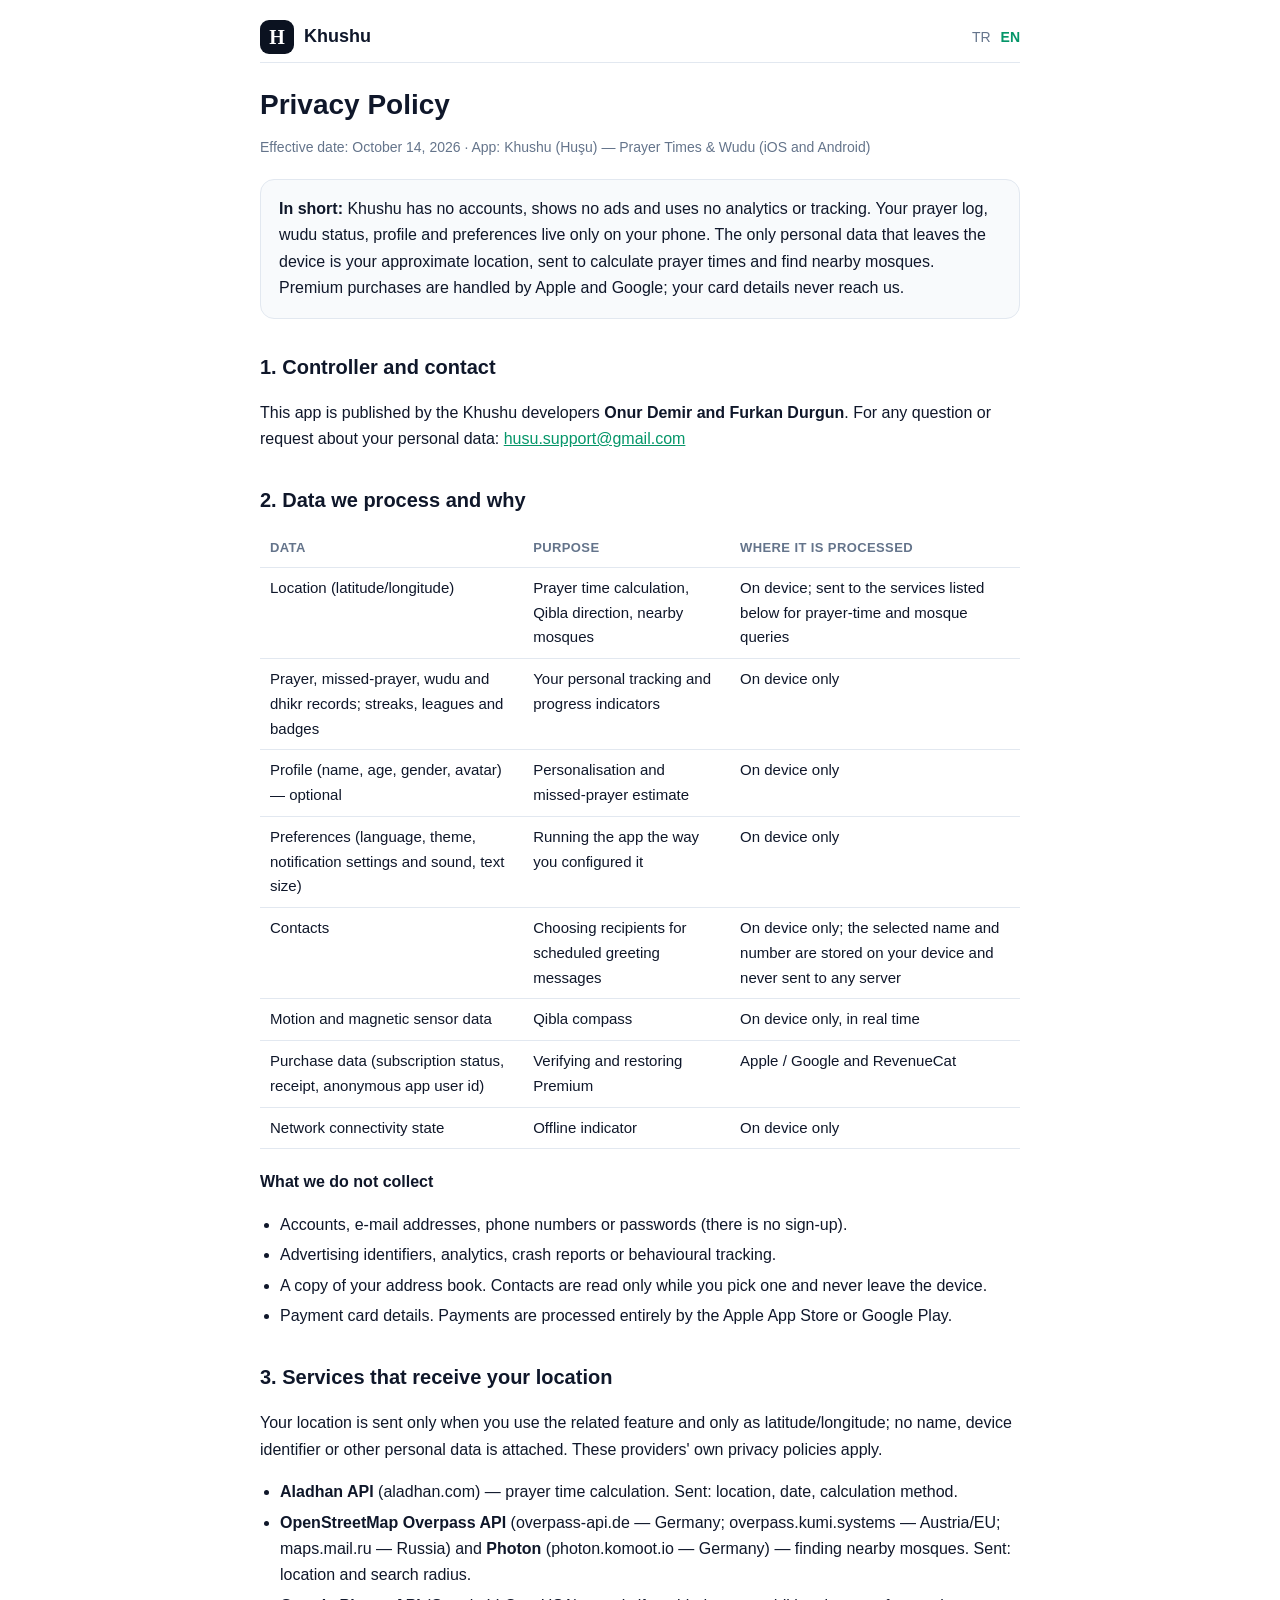
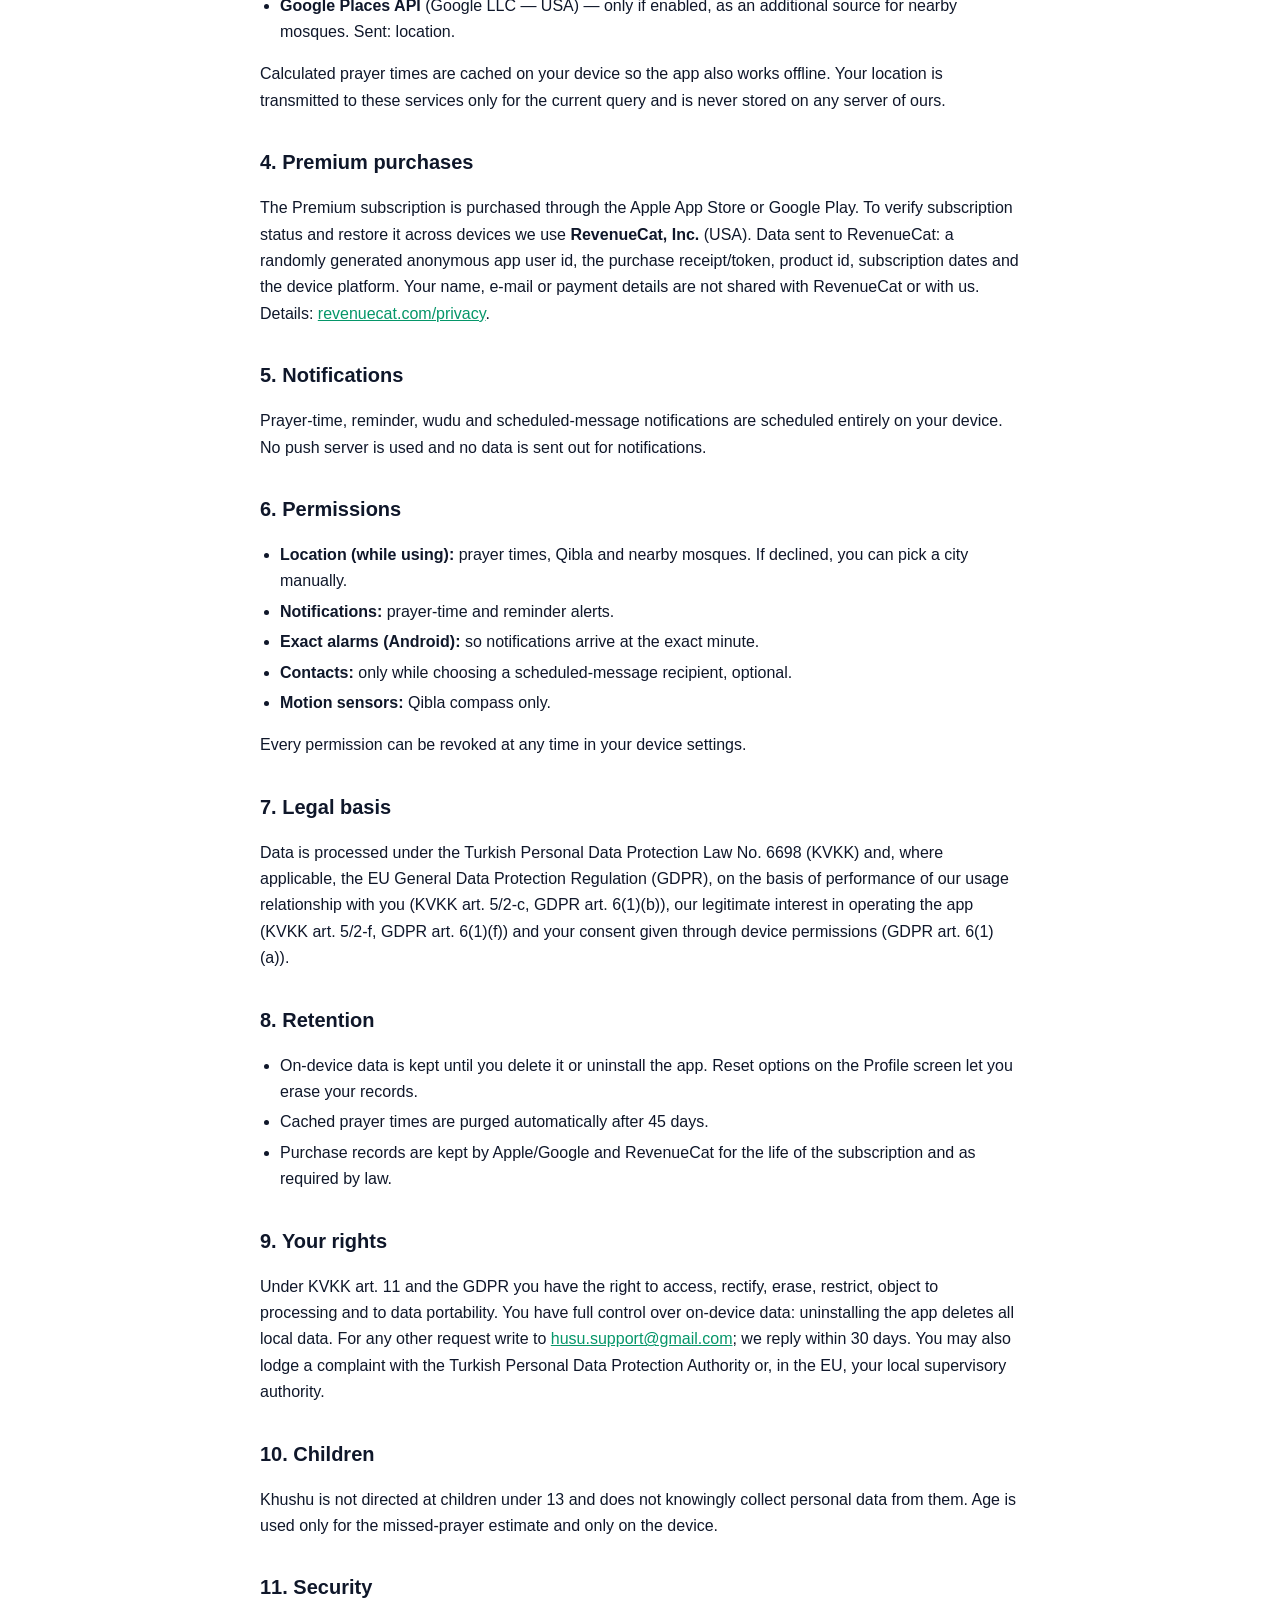
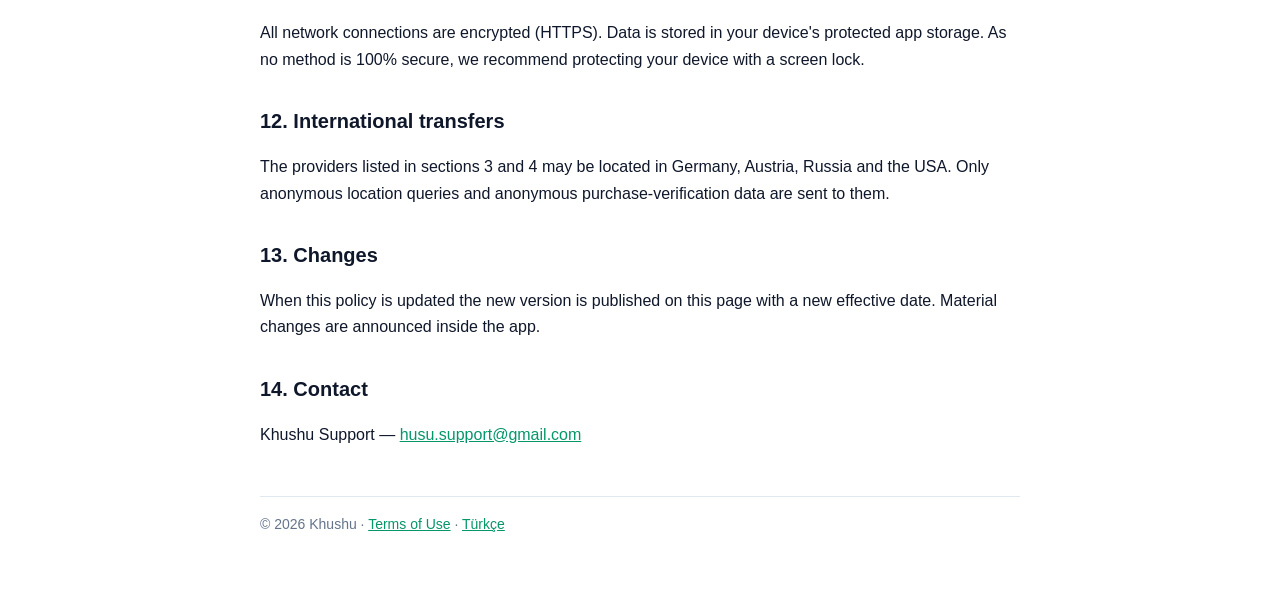
==== privacy-en.html @ 12da0893 "Add files via upload" ====
<!doctype html>
<html lang="en">
<head>
<meta charset="utf-8">
<meta name="viewport" content="width=device-width, initial-scale=1">
<title>Khushu — Privacy Policy</title>
<link rel="stylesheet" href="style.css">
</head>
<body>
<main>
  <header class="top">
    <a class="brand" href="./"><span class="mark">H</span> Khushu</a>
    <nav class="lang"><a href="privacy.html">TR</a><a class="on" href="privacy-en.html">EN</a></nav>
  </header>

  <h1>Privacy Policy</h1>
  <p class="meta">Effective date: October 14, 2026 · App: Khushu (Huşu) — Prayer Times &amp; Wudu (iOS and Android)</p>

  <div class="box">
    <strong>In short:</strong> Khushu has no accounts, shows no ads and uses no analytics or tracking. Your prayer log, wudu status, profile and preferences live only on your phone. The only personal data that leaves the device is your approximate location, sent to calculate prayer times and find nearby mosques. Premium purchases are handled by Apple and Google; your card details never reach us.
  </div>

  <h2>1. Controller and contact</h2>
  <p>This app is published by the Khushu developers <strong>Onur Demir and Furkan Durgun</strong>. For any question or request about your personal data: <a href="mailto:husu.support@gmail.com">husu.support@gmail.com</a></p>

  <h2>2. Data we process and why</h2>
  <table>
    <thead><tr><th>Data</th><th>Purpose</th><th>Where it is processed</th></tr></thead>
    <tbody>
      <tr><td>Location (latitude/longitude)</td><td>Prayer time calculation, Qibla direction, nearby mosques</td><td>On device; sent to the services listed below for prayer-time and mosque queries</td></tr>
      <tr><td>Prayer, missed-prayer, wudu and dhikr records; streaks, leagues and badges</td><td>Your personal tracking and progress indicators</td><td>On device only</td></tr>
      <tr><td>Profile (name, age, gender, avatar) — optional</td><td>Personalisation and missed-prayer estimate</td><td>On device only</td></tr>
      <tr><td>Preferences (language, theme, notification settings and sound, text size)</td><td>Running the app the way you configured it</td><td>On device only</td></tr>
      <tr><td>Contacts</td><td>Choosing recipients for scheduled greeting messages</td><td>On device only; the selected name and number are stored on your device and never sent to any server</td></tr>
      <tr><td>Motion and magnetic sensor data</td><td>Qibla compass</td><td>On device only, in real time</td></tr>
      <tr><td>Purchase data (subscription status, receipt, anonymous app user id)</td><td>Verifying and restoring Premium</td><td>Apple / Google and RevenueCat</td></tr>
      <tr><td>Network connectivity state</td><td>Offline indicator</td><td>On device only</td></tr>
    </tbody>
  </table>

  <h3>What we do not collect</h3>
  <ul>
    <li>Accounts, e-mail addresses, phone numbers or passwords (there is no sign-up).</li>
    <li>Advertising identifiers, analytics, crash reports or behavioural tracking.</li>
    <li>A copy of your address book. Contacts are read only while you pick one and never leave the device.</li>
    <li>Payment card details. Payments are processed entirely by the Apple App Store or Google Play.</li>
  </ul>

  <h2>3. Services that receive your location</h2>
  <p>Your location is sent only when you use the related feature and only as latitude/longitude; no name, device identifier or other personal data is attached. These providers' own privacy policies apply.</p>
  <ul>
    <li><strong>Aladhan API</strong> (aladhan.com) — prayer time calculation. Sent: location, date, calculation method.</li>
    <li><strong>OpenStreetMap Overpass API</strong> (overpass-api.de — Germany; overpass.kumi.systems — Austria/EU; maps.mail.ru — Russia) and <strong>Photon</strong> (photon.komoot.io — Germany) — finding nearby mosques. Sent: location and search radius.</li>
    <li><strong>Google Places API</strong> (Google LLC — USA) — only if enabled, as an additional source for nearby mosques. Sent: location.</li>
  </ul>
  <p>Calculated prayer times are cached on your device so the app also works offline. Your location is transmitted to these services only for the current query and is never stored on any server of ours.</p>

  <h2>4. Premium purchases</h2>
  <p>The Premium subscription is purchased through the Apple App Store or Google Play. To verify subscription status and restore it across devices we use <strong>RevenueCat, Inc.</strong> (USA). Data sent to RevenueCat: a randomly generated anonymous app user id, the purchase receipt/token, product id, subscription dates and the device platform. Your name, e-mail or payment details are not shared with RevenueCat or with us. Details: <a href="https://www.revenuecat.com/privacy" target="_blank" rel="noopener">revenuecat.com/privacy</a>.</p>

  <h2>5. Notifications</h2>
  <p>Prayer-time, reminder, wudu and scheduled-message notifications are scheduled entirely on your device. No push server is used and no data is sent out for notifications.</p>

  <h2>6. Permissions</h2>
  <ul>
    <li><strong>Location (while using):</strong> prayer times, Qibla and nearby mosques. If declined, you can pick a city manually.</li>
    <li><strong>Notifications:</strong> prayer-time and reminder alerts.</li>
    <li><strong>Exact alarms (Android):</strong> so notifications arrive at the exact minute.</li>
    <li><strong>Contacts:</strong> only while choosing a scheduled-message recipient, optional.</li>
    <li><strong>Motion sensors:</strong> Qibla compass only.</li>
  </ul>
  <p>Every permission can be revoked at any time in your device settings.</p>

  <h2>7. Legal basis</h2>
  <p>Data is processed under the Turkish Personal Data Protection Law No. 6698 (KVKK) and, where applicable, the EU General Data Protection Regulation (GDPR), on the basis of performance of our usage relationship with you (KVKK art. 5/2-c, GDPR art. 6(1)(b)), our legitimate interest in operating the app (KVKK art. 5/2-f, GDPR art. 6(1)(f)) and your consent given through device permissions (GDPR art. 6(1)(a)).</p>

  <h2>8. Retention</h2>
  <ul>
    <li>On-device data is kept until you delete it or uninstall the app. Reset options on the Profile screen let you erase your records.</li>
    <li>Cached prayer times are purged automatically after 45 days.</li>
    <li>Purchase records are kept by Apple/Google and RevenueCat for the life of the subscription and as required by law.</li>
  </ul>

  <h2>9. Your rights</h2>
  <p>Under KVKK art. 11 and the GDPR you have the right to access, rectify, erase, restrict, object to processing and to data portability. You have full control over on-device data: uninstalling the app deletes all local data. For any other request write to <a href="mailto:husu.support@gmail.com">husu.support@gmail.com</a>; we reply within 30 days. You may also lodge a complaint with the Turkish Personal Data Protection Authority or, in the EU, your local supervisory authority.</p>

  <h2>10. Children</h2>
  <p>Khushu is not directed at children under 13 and does not knowingly collect personal data from them. Age is used only for the missed-prayer estimate and only on the device.</p>

  <h2>11. Security</h2>
  <p>All network connections are encrypted (HTTPS). Data is stored in your device's protected app storage. As no method is 100% secure, we recommend protecting your device with a screen lock.</p>

  <h2>12. International transfers</h2>
  <p>The providers listed in sections 3 and 4 may be located in Germany, Austria, Russia and the USA. Only anonymous location queries and anonymous purchase-verification data are sent to them.</p>

  <h2>13. Changes</h2>
  <p>When this policy is updated the new version is published on this page with a new effective date. Material changes are announced inside the app.</p>

  <h2>14. Contact</h2>
  <p>Khushu Support — <a href="mailto:husu.support@gmail.com">husu.support@gmail.com</a></p>

  <footer>© 2026 Khushu · <a href="terms-en.html">Terms of Use</a> · <a href="privacy.html">Türkçe</a></footer>
</main>
</body>
</html>
---- style.css ----
:root {
  --bg: #ffffff;
  --card: #f8fafc;
  --text: #0f172a;
  --muted: #64748b;
  --border: #e2e8f0;
  --primary: #059669;
  --accent: #f59e0b;
}
@media (prefers-color-scheme: dark) {
  :root {
    --bg: #0b1220;
    --card: #111a2e;
    --text: #f8fafc;
    --muted: #8a94a6;
    --border: rgba(255, 255, 255, 0.1);
    --primary: #34d399;
    --accent: #fbbf24;
  }
}
* { box-sizing: border-box; }
html, body { margin: 0; padding: 0; }
body {
  background: var(--bg);
  color: var(--text);
  font: 16px/1.65 -apple-system, "Segoe UI", Roboto, "Helvetica Neue", Arial, sans-serif;
  padding: 0 16px 64px;
}
main { max-width: 760px; margin: 0 auto; }
header.top {
  display: flex; align-items: center; justify-content: space-between; gap: 12px;
  padding: 20px 0 8px; border-bottom: 1px solid var(--border); margin-bottom: 24px;
}
.brand { display: flex; align-items: center; gap: 10px; text-decoration: none; color: var(--text); font-weight: 700; font-size: 18px; }
.brand .mark {
  width: 34px; height: 34px; border-radius: 9px; background: #0b1220; color: #fff;
  display: inline-flex; align-items: center; justify-content: center; font: 700 20px/1 Georgia, "Times New Roman", serif;
}
.lang a { color: var(--muted); text-decoration: none; font-size: 14px; margin-left: 10px; }
.lang a.on { color: var(--primary); font-weight: 600; }
h1 { font-size: 28px; line-height: 1.25; margin: 0 0 6px; }
h2 { font-size: 20px; margin: 32px 0 8px; }
h3 { font-size: 16px; margin: 20px 0 6px; }
p, li { color: var(--text); }
.meta { color: var(--muted); font-size: 14px; margin-bottom: 20px; }
.box { background: var(--card); border: 1px solid var(--border); border-radius: 14px; padding: 16px 18px; margin: 16px 0; }
ul { padding-left: 20px; }
li { margin: 4px 0; }
table { width: 100%; border-collapse: collapse; margin: 12px 0; font-size: 15px; }
th, td { text-align: left; padding: 8px 10px; border-bottom: 1px solid var(--border); vertical-align: top; }
th { color: var(--muted); font-weight: 600; font-size: 13px; text-transform: uppercase; letter-spacing: .03em; }
a { color: var(--primary); }
footer { margin-top: 48px; padding-top: 16px; border-top: 1px solid var(--border); color: var(--muted); font-size: 14px; }
.cards { display: grid; grid-template-columns: 1fr 1fr; gap: 12px; }
.cards a { display: block; background: var(--card); border: 1px solid var(--border); border-radius: 14px; padding: 16px 18px; text-decoration: none; color: var(--text); }
.cards a strong { display: block; margin-bottom: 4px; }
.cards a span { color: var(--muted); font-size: 14px; }
@media (max-width: 520px) { .cards { grid-template-columns: 1fr; } h1 { font-size: 24px; } }
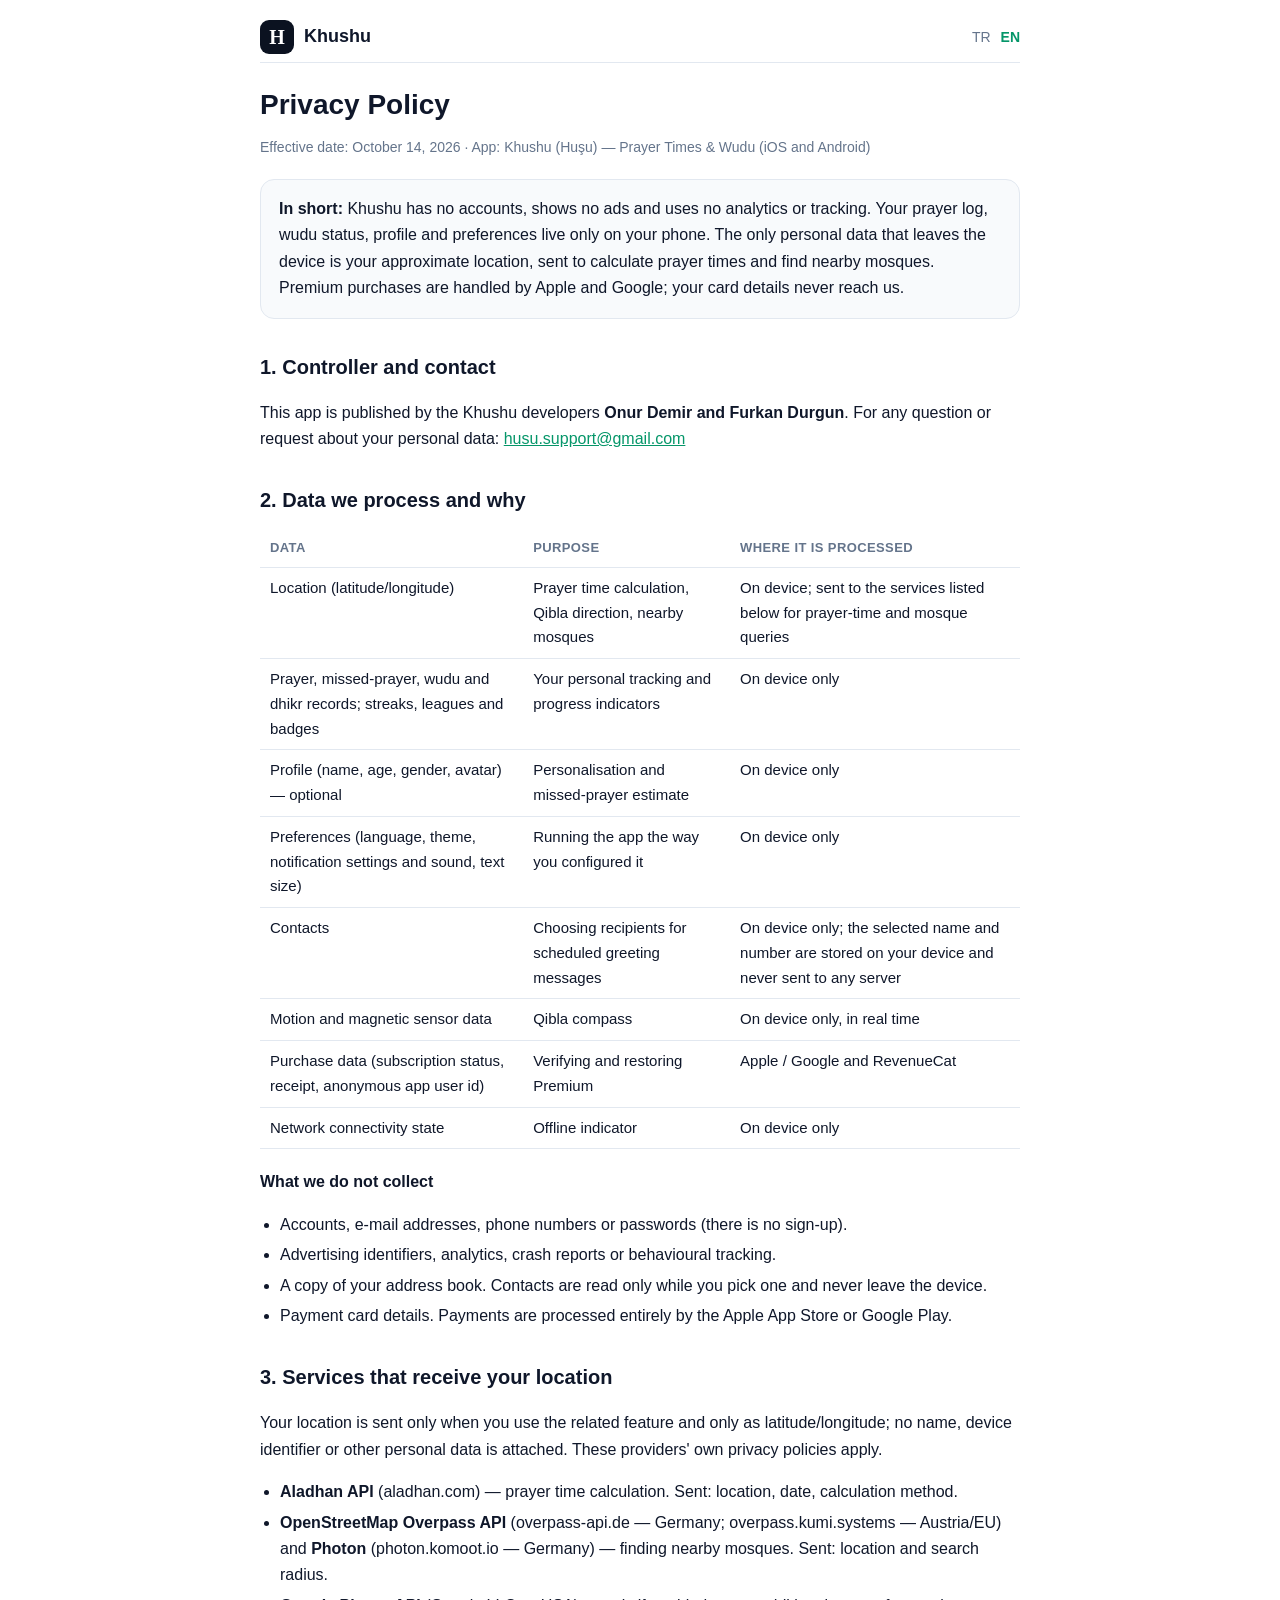
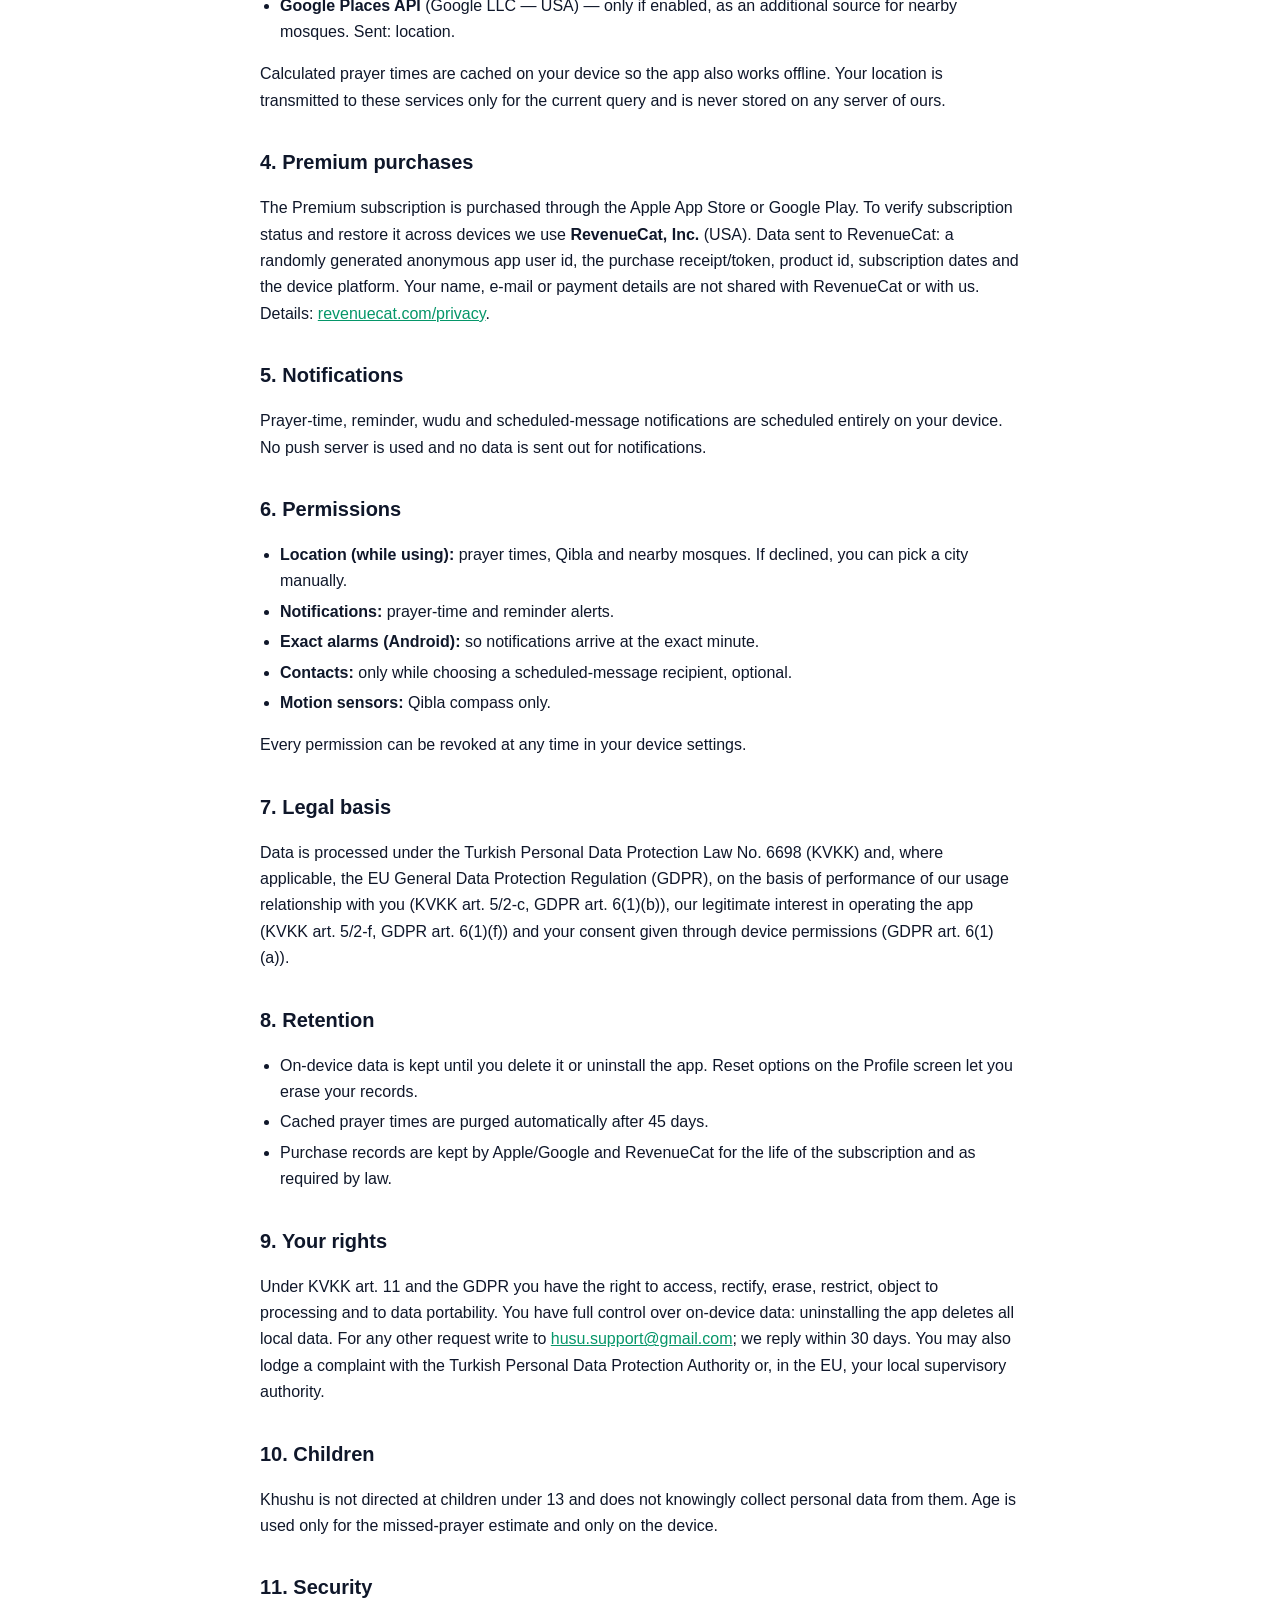
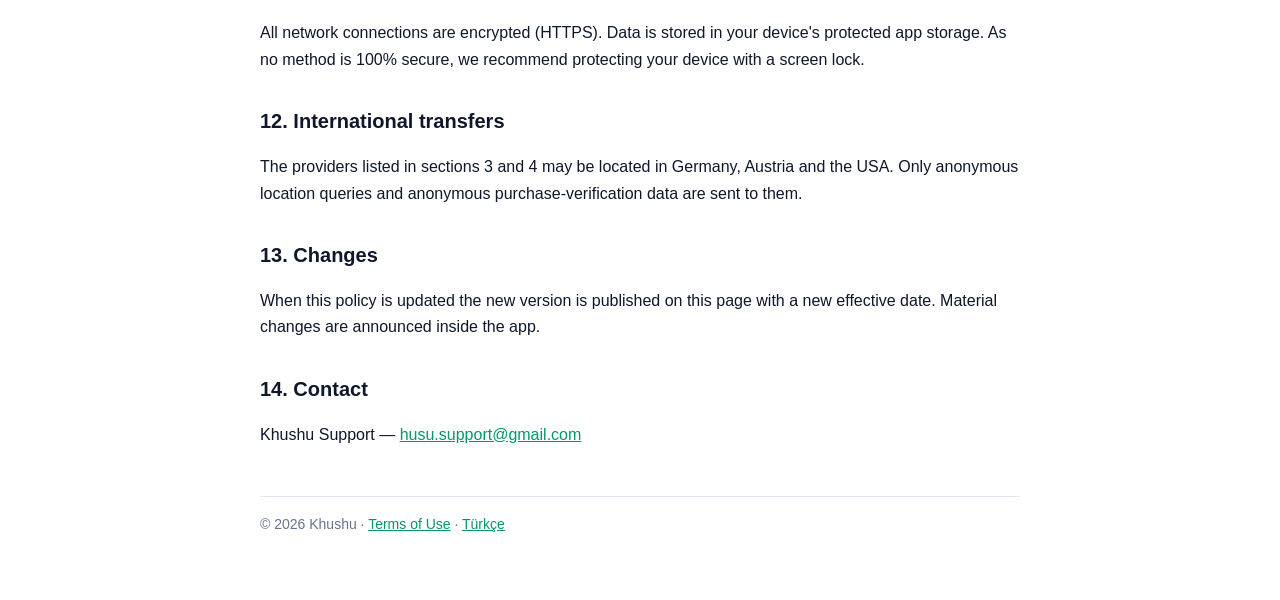
==== commit f0dd7879: "Add files via upload" ====
--- a/privacy-en.html
+++ b/privacy-en.html
@@ -50,7 +50,7 @@
   <p>Your location is sent only when you use the related feature and only as latitude/longitude; no name, device identifier or other personal data is attached. These providers' own privacy policies apply.</p>
   <ul>
     <li><strong>Aladhan API</strong> (aladhan.com) — prayer time calculation. Sent: location, date, calculation method.</li>
-    <li><strong>OpenStreetMap Overpass API</strong> (overpass-api.de — Germany; overpass.kumi.systems — Austria/EU; maps.mail.ru — Russia) and <strong>Photon</strong> (photon.komoot.io — Germany) — finding nearby mosques. Sent: location and search radius.</li>
+    <li><strong>OpenStreetMap Overpass API</strong> (overpass-api.de — Germany; overpass.kumi.systems — Austria/EU) and <strong>Photon</strong> (photon.komoot.io — Germany) — finding nearby mosques. Sent: location and search radius.</li>
     <li><strong>Google Places API</strong> (Google LLC — USA) — only if enabled, as an additional source for nearby mosques. Sent: location.</li>
   </ul>
   <p>Calculated prayer times are cached on your device so the app also works offline. Your location is transmitted to these services only for the current query and is never stored on any server of ours.</p>
@@ -91,7 +91,7 @@
   <p>All network connections are encrypted (HTTPS). Data is stored in your device's protected app storage. As no method is 100% secure, we recommend protecting your device with a screen lock.</p>
 
   <h2>12. International transfers</h2>
-  <p>The providers listed in sections 3 and 4 may be located in Germany, Austria, Russia and the USA. Only anonymous location queries and anonymous purchase-verification data are sent to them.</p>
+  <p>The providers listed in sections 3 and 4 may be located in Germany, Austria and the USA. Only anonymous location queries and anonymous purchase-verification data are sent to them.</p>
 
   <h2>13. Changes</h2>
   <p>When this policy is updated the new version is published on this page with a new effective date. Material changes are announced inside the app.</p>
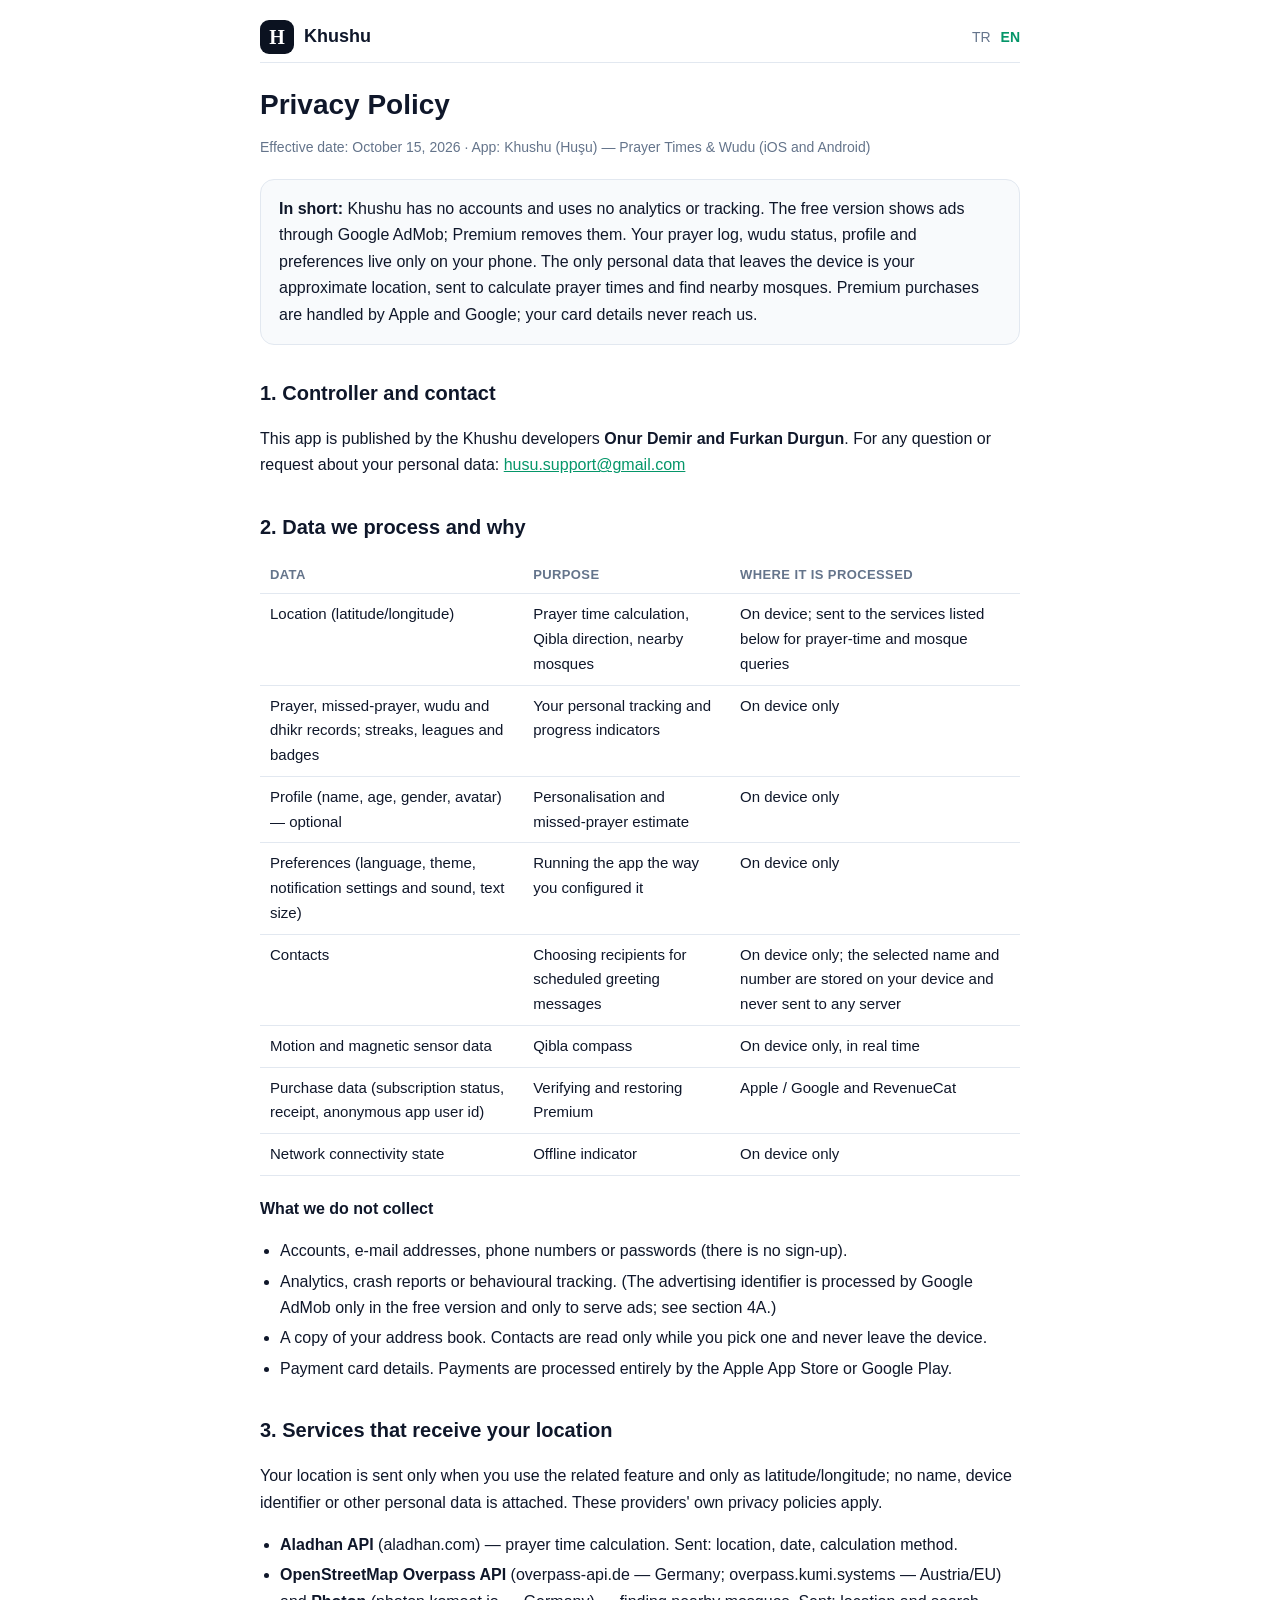
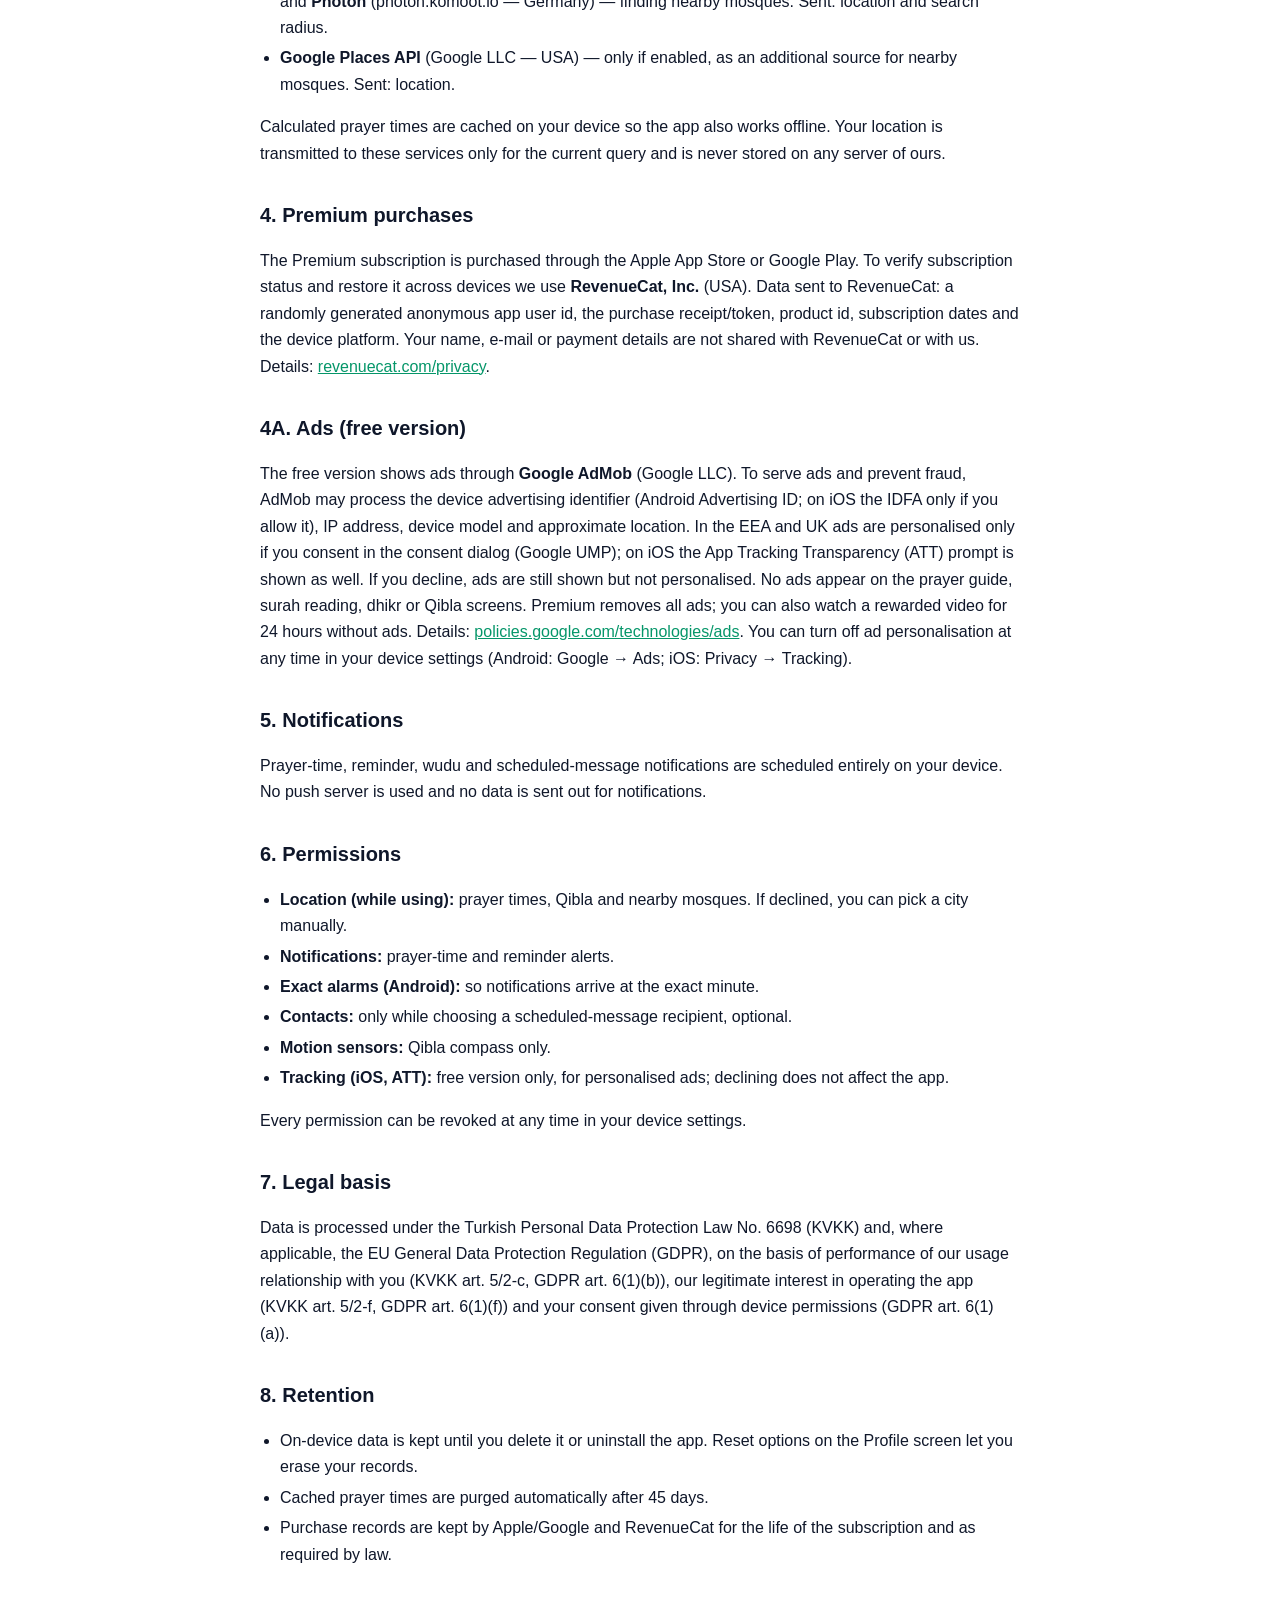
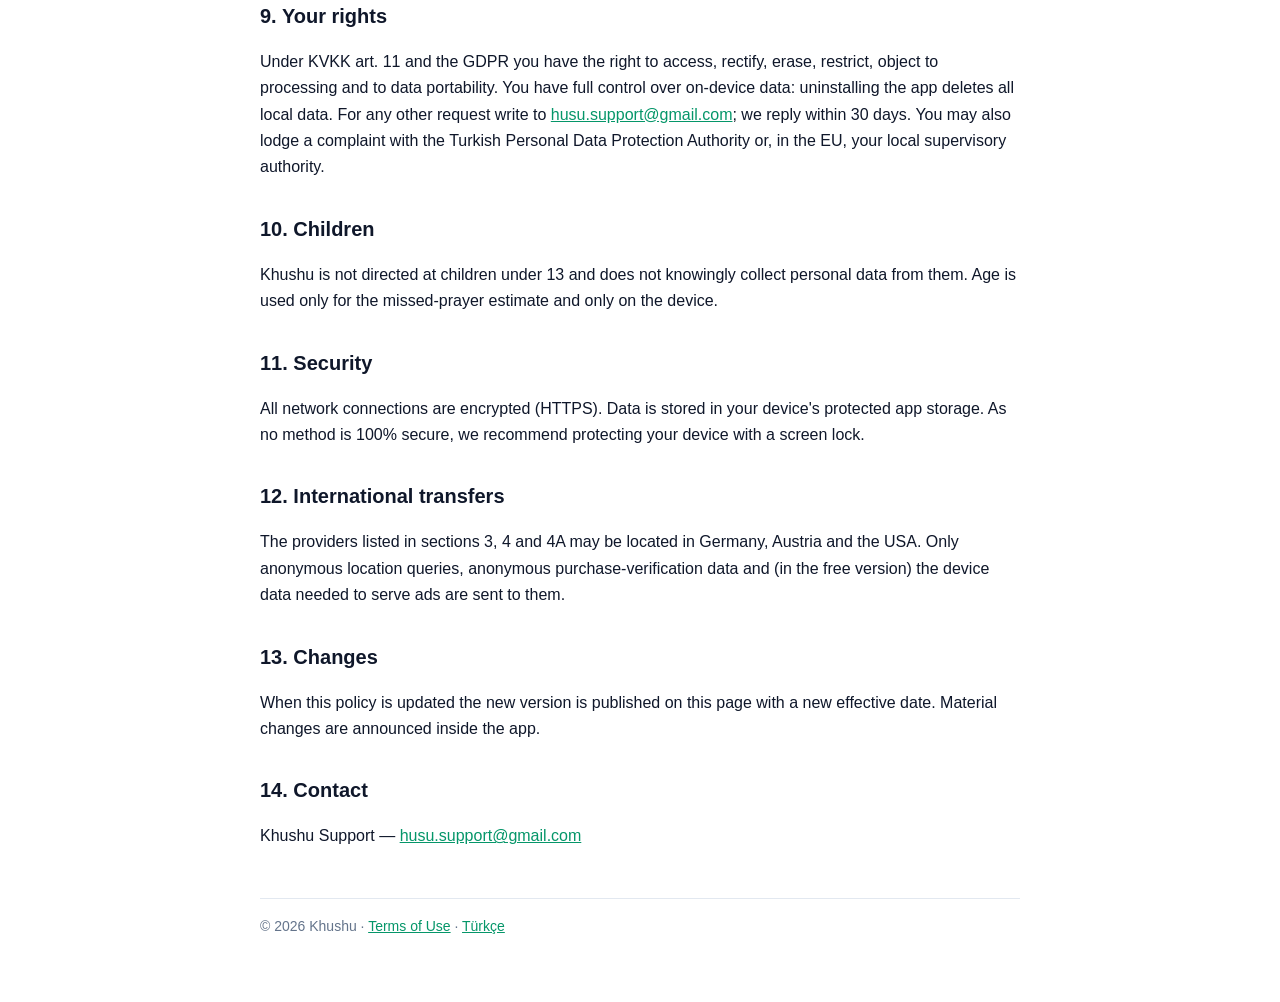
==== commit e8fcf245: "Add files via upload" ====
--- a/privacy-en.html
+++ b/privacy-en.html
@@ -14,10 +14,10 @@
   </header>
 
   <h1>Privacy Policy</h1>
-  <p class="meta">Effective date: October 14, 2026 · App: Khushu (Huşu) — Prayer Times &amp; Wudu (iOS and Android)</p>
+  <p class="meta">Effective date: October 15, 2026 · App: Khushu (Huşu) — Prayer Times &amp; Wudu (iOS and Android)</p>
 
   <div class="box">
-    <strong>In short:</strong> Khushu has no accounts, shows no ads and uses no analytics or tracking. Your prayer log, wudu status, profile and preferences live only on your phone. The only personal data that leaves the device is your approximate location, sent to calculate prayer times and find nearby mosques. Premium purchases are handled by Apple and Google; your card details never reach us.
+    <strong>In short:</strong> Khushu has no accounts and uses no analytics or tracking. The free version shows ads through Google AdMob; Premium removes them. Your prayer log, wudu status, profile and preferences live only on your phone. The only personal data that leaves the device is your approximate location, sent to calculate prayer times and find nearby mosques. Premium purchases are handled by Apple and Google; your card details never reach us.
   </div>
 
   <h2>1. Controller and contact</h2>
@@ -41,7 +41,7 @@
   <h3>What we do not collect</h3>
   <ul>
     <li>Accounts, e-mail addresses, phone numbers or passwords (there is no sign-up).</li>
-    <li>Advertising identifiers, analytics, crash reports or behavioural tracking.</li>
+    <li>Analytics, crash reports or behavioural tracking. (The advertising identifier is processed by Google AdMob only in the free version and only to serve ads; see section 4A.)</li>
     <li>A copy of your address book. Contacts are read only while you pick one and never leave the device.</li>
     <li>Payment card details. Payments are processed entirely by the Apple App Store or Google Play.</li>
   </ul>
@@ -58,6 +58,9 @@
   <h2>4. Premium purchases</h2>
   <p>The Premium subscription is purchased through the Apple App Store or Google Play. To verify subscription status and restore it across devices we use <strong>RevenueCat, Inc.</strong> (USA). Data sent to RevenueCat: a randomly generated anonymous app user id, the purchase receipt/token, product id, subscription dates and the device platform. Your name, e-mail or payment details are not shared with RevenueCat or with us. Details: <a href="https://www.revenuecat.com/privacy" target="_blank" rel="noopener">revenuecat.com/privacy</a>.</p>
 
+  <h2>4A. Ads (free version)</h2>
+  <p>The free version shows ads through <strong>Google AdMob</strong> (Google LLC). To serve ads and prevent fraud, AdMob may process the device advertising identifier (Android Advertising ID; on iOS the IDFA only if you allow it), IP address, device model and approximate location. In the EEA and UK ads are personalised only if you consent in the consent dialog (Google UMP); on iOS the App Tracking Transparency (ATT) prompt is shown as well. If you decline, ads are still shown but not personalised. No ads appear on the prayer guide, surah reading, dhikr or Qibla screens. Premium removes all ads; you can also watch a rewarded video for 24 hours without ads. Details: <a href="https://policies.google.com/technologies/ads" target="_blank" rel="noopener">policies.google.com/technologies/ads</a>. You can turn off ad personalisation at any time in your device settings (Android: Google → Ads; iOS: Privacy → Tracking).</p>
+
   <h2>5. Notifications</h2>
   <p>Prayer-time, reminder, wudu and scheduled-message notifications are scheduled entirely on your device. No push server is used and no data is sent out for notifications.</p>
 
@@ -68,6 +71,7 @@
     <li><strong>Exact alarms (Android):</strong> so notifications arrive at the exact minute.</li>
     <li><strong>Contacts:</strong> only while choosing a scheduled-message recipient, optional.</li>
     <li><strong>Motion sensors:</strong> Qibla compass only.</li>
+    <li><strong>Tracking (iOS, ATT):</strong> free version only, for personalised ads; declining does not affect the app.</li>
   </ul>
   <p>Every permission can be revoked at any time in your device settings.</p>
 
@@ -91,7 +95,7 @@
   <p>All network connections are encrypted (HTTPS). Data is stored in your device's protected app storage. As no method is 100% secure, we recommend protecting your device with a screen lock.</p>
 
   <h2>12. International transfers</h2>
-  <p>The providers listed in sections 3 and 4 may be located in Germany, Austria and the USA. Only anonymous location queries and anonymous purchase-verification data are sent to them.</p>
+  <p>The providers listed in sections 3, 4 and 4A may be located in Germany, Austria and the USA. Only anonymous location queries, anonymous purchase-verification data and (in the free version) the device data needed to serve ads are sent to them.</p>
 
   <h2>13. Changes</h2>
   <p>When this policy is updated the new version is published on this page with a new effective date. Material changes are announced inside the app.</p>
